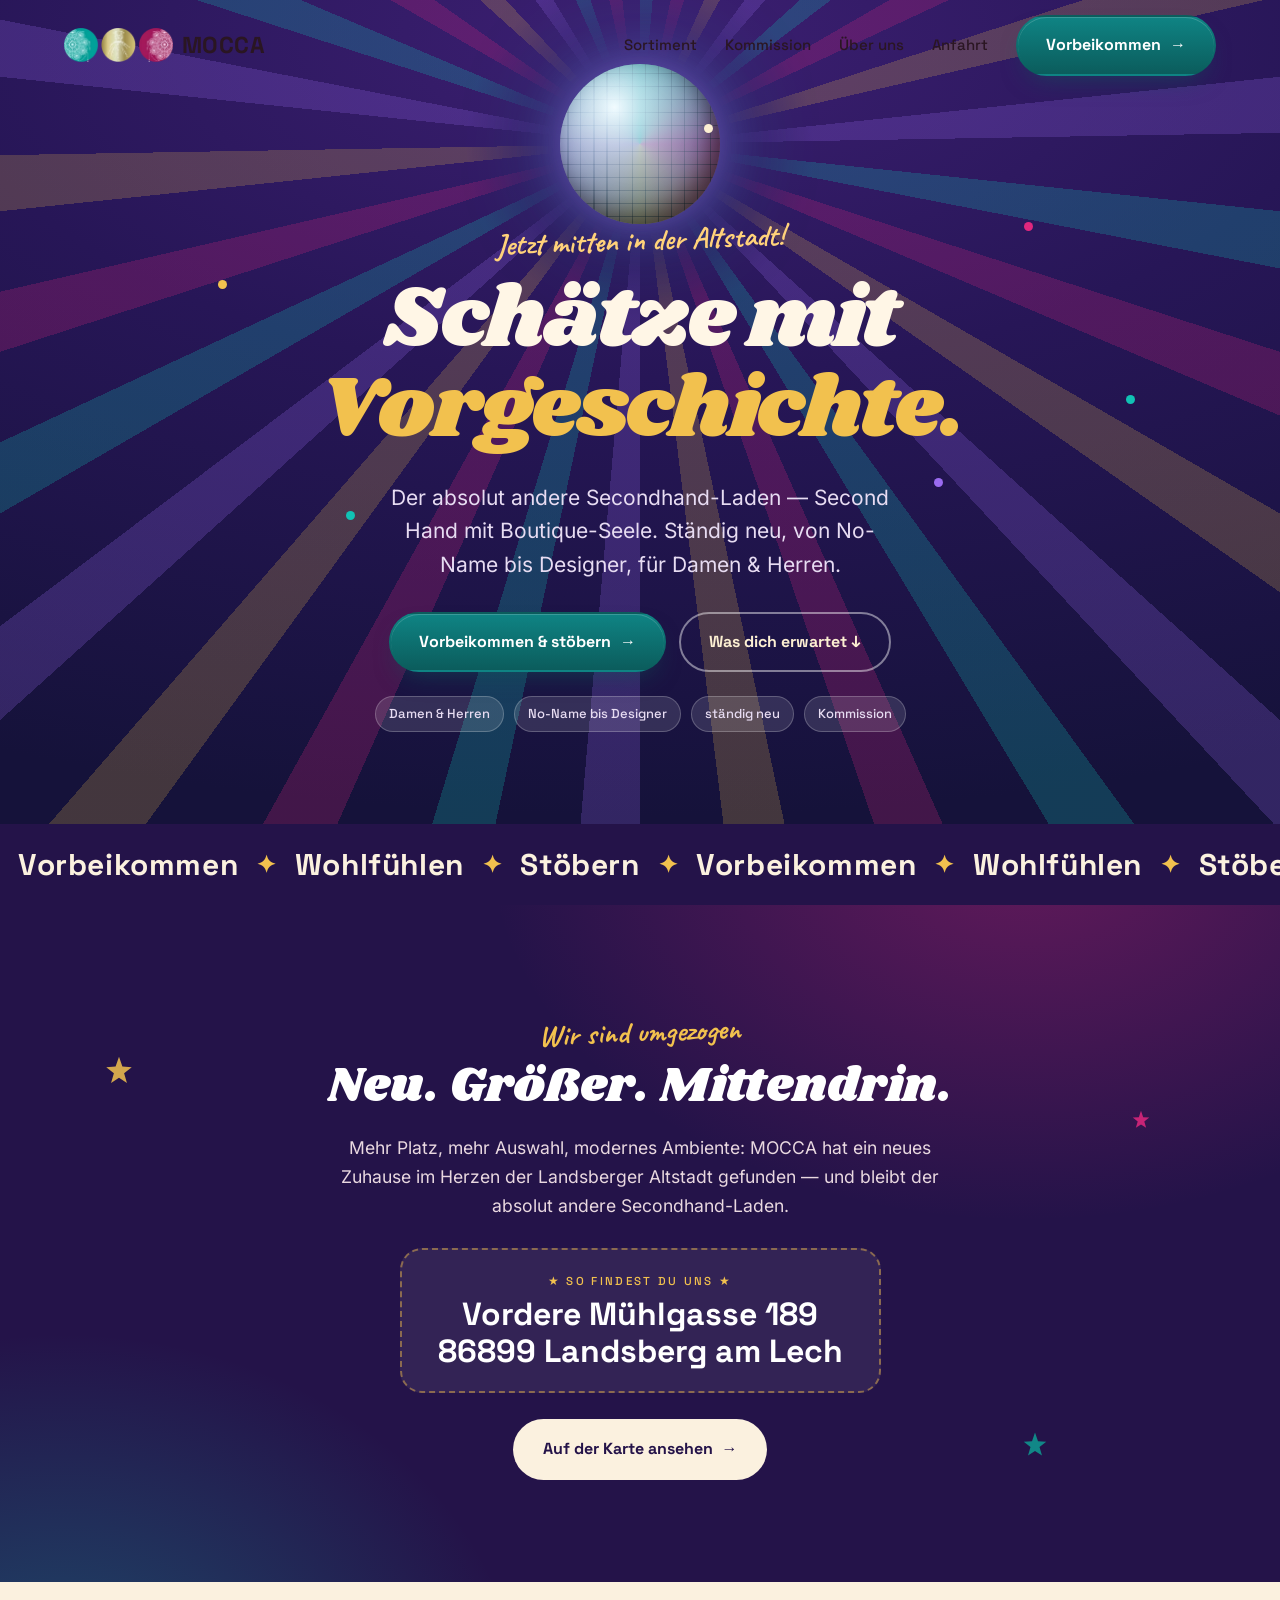
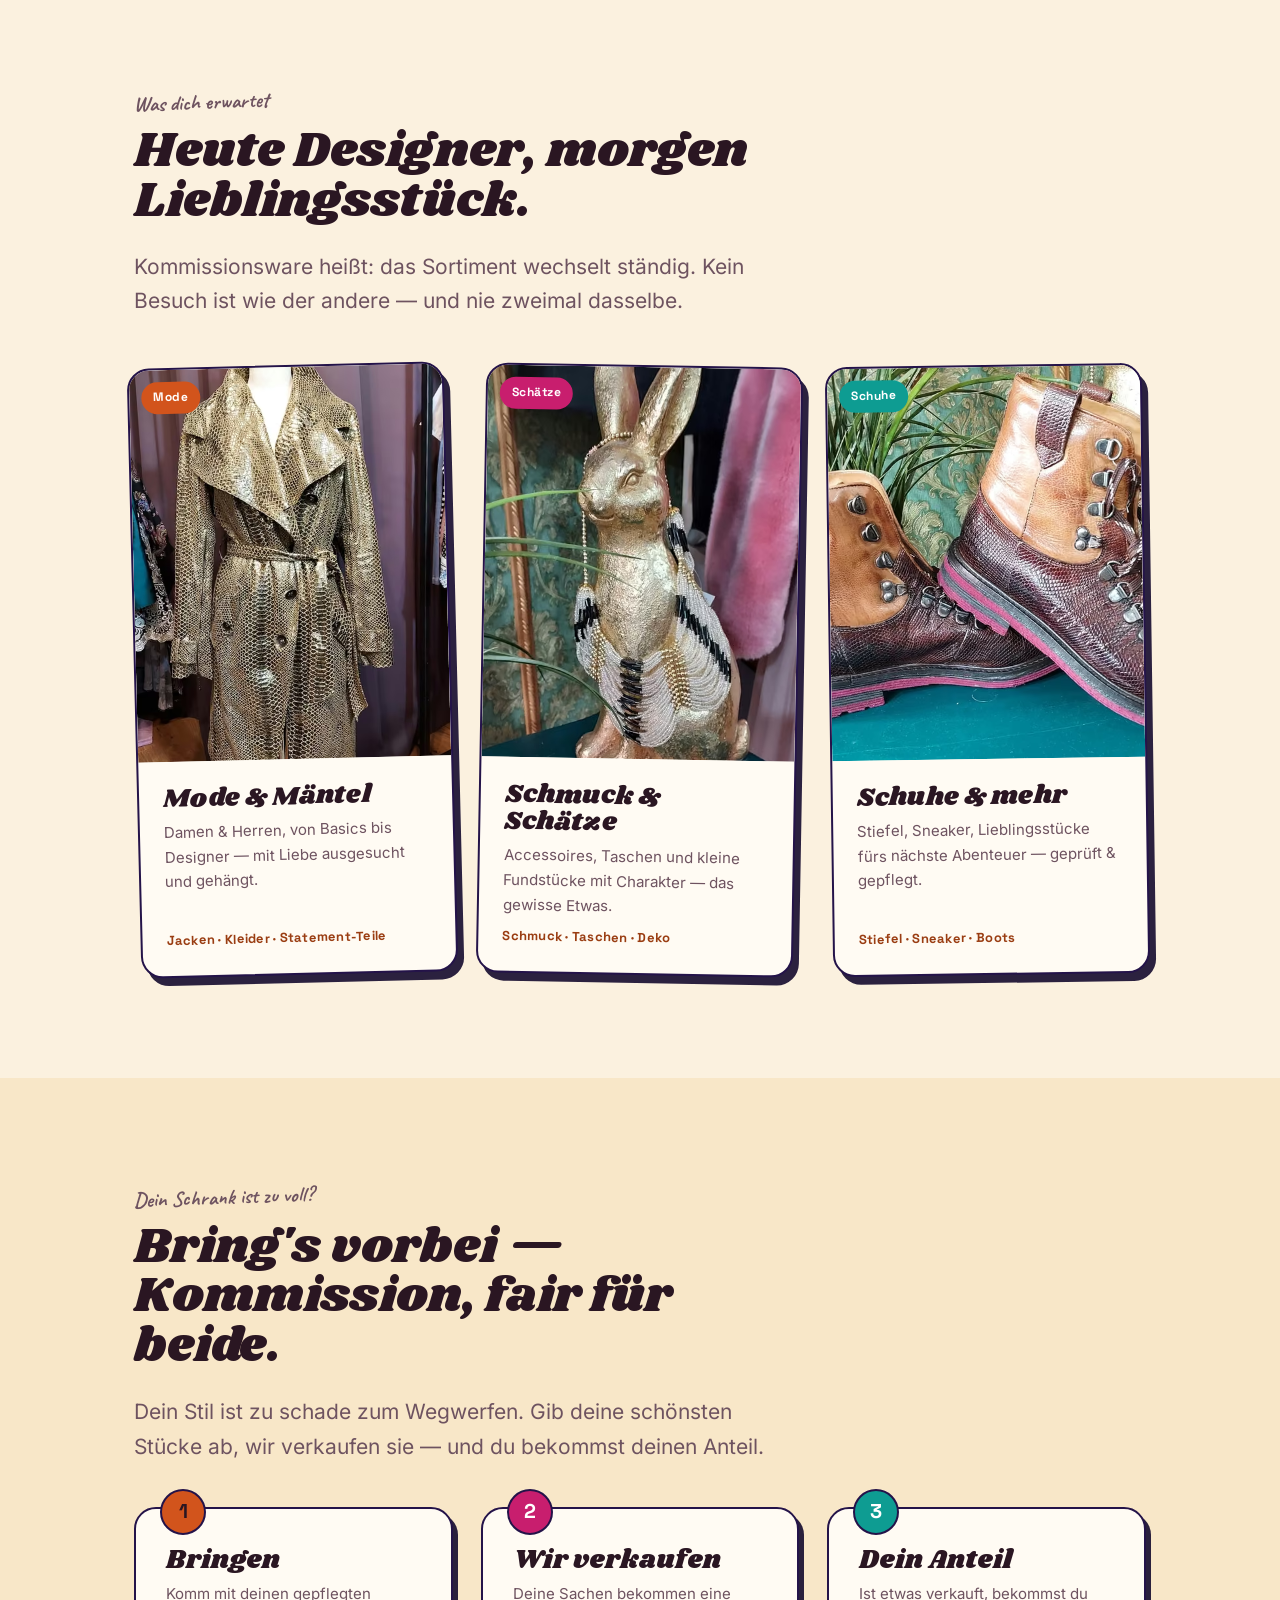
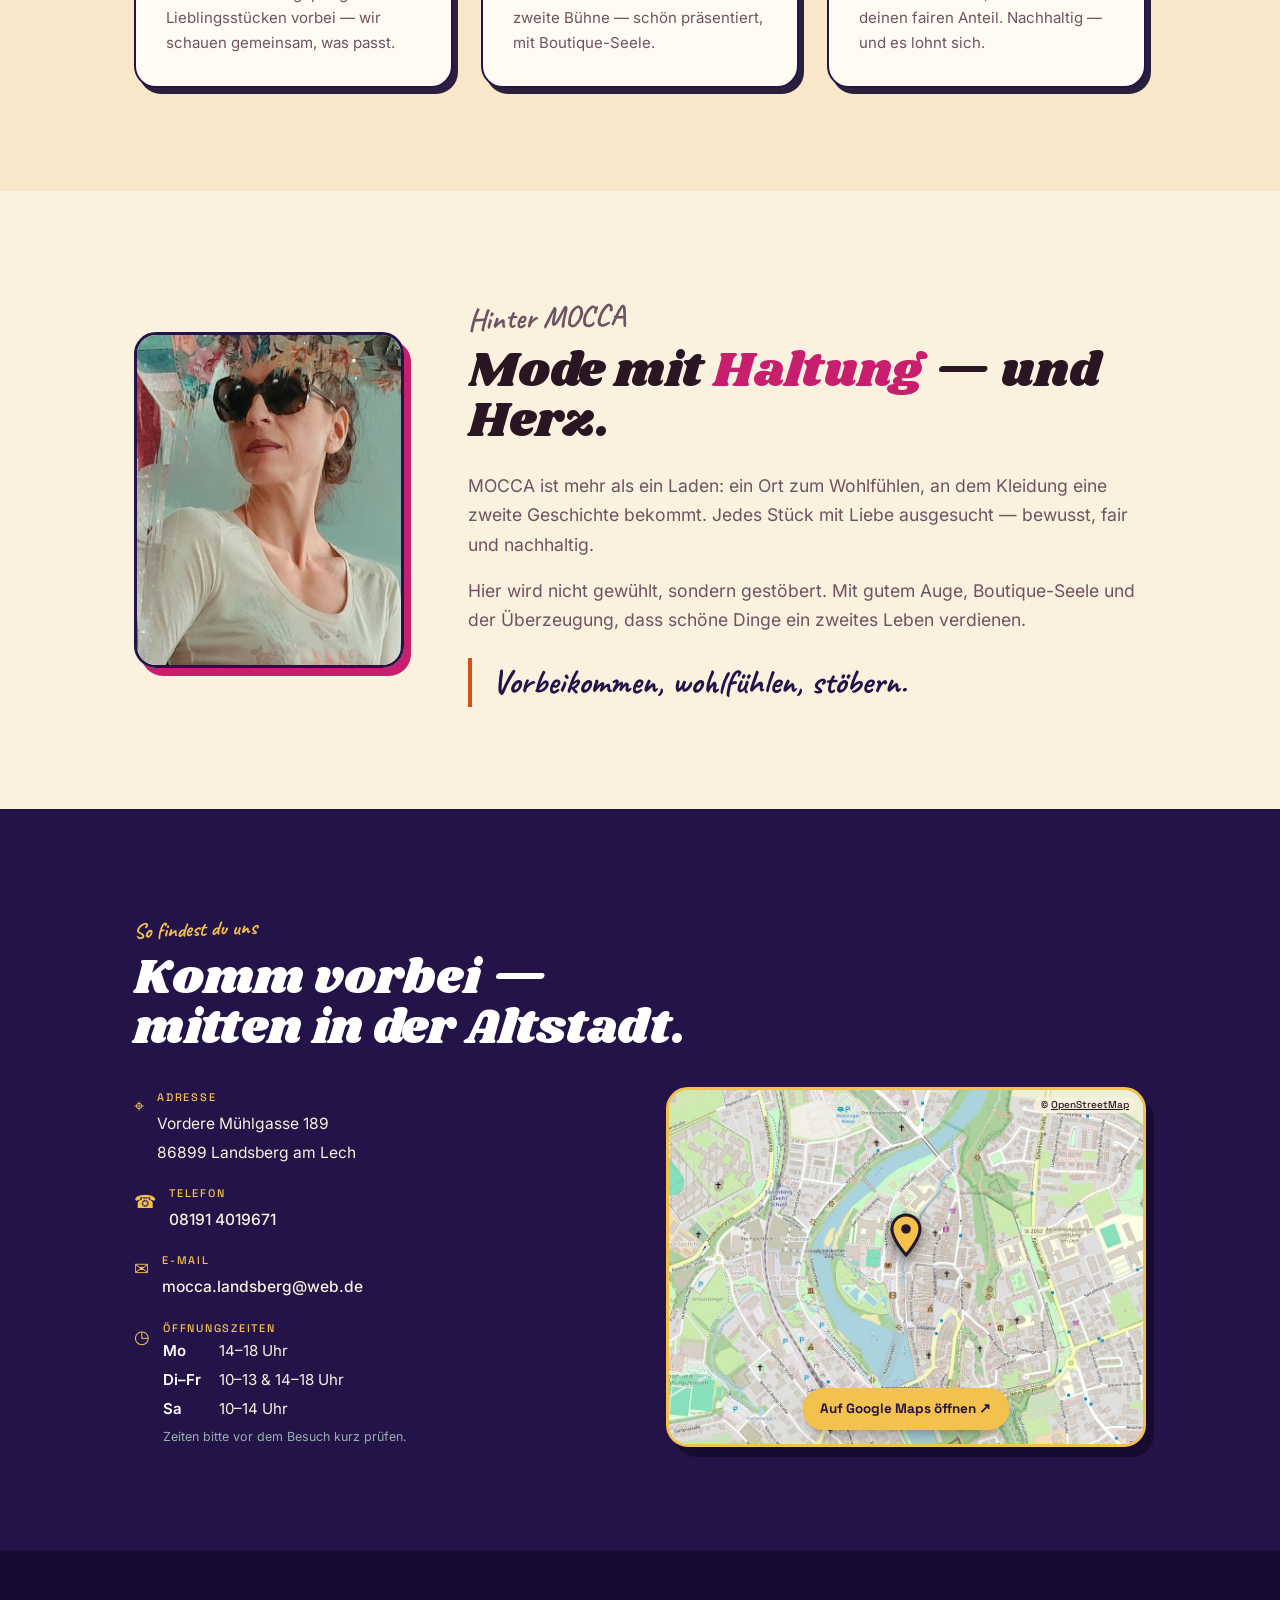
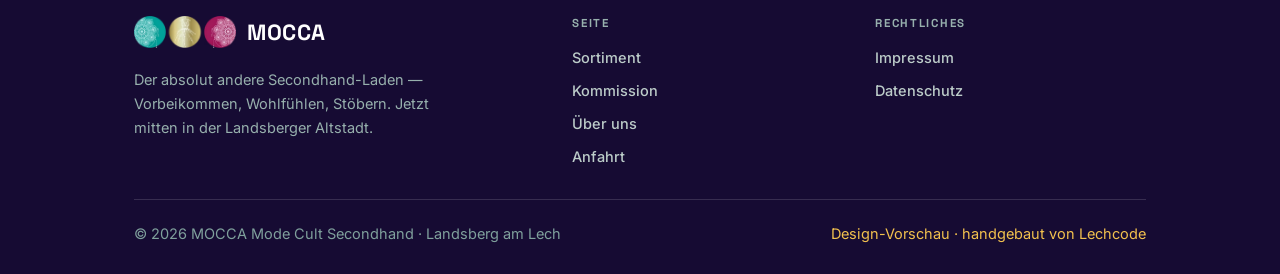
==== v4.html @ 9f6837c1 "v4: Discokugel-Header (rotierende Spiegelkugel + bunte Lichtstrahlen) + vivid Disco-Palette (Indigo/" ====
<!doctype html>
<!--
  MOCCA Mode Cult Secondhand · Landsberg am Lech
  DESIGN-VORSCHAU · Richtung B „Wild Heart" — V4 (Discokugel-Header · bunter) · Lechcode · Single-File, kein Build
  KALT-Demo: Texte neu aus Fakten der Altseite. Bilder: Marions eigene Fotos (Rechte vor Go-Live klären).
  [KLÄREN] = noch von Marion zu bestätigen. noindex bis Beauftragung + Rechtsseiten + Freigabe.
-->
<html lang="de">
<head>
<meta charset="utf-8">
<meta name="viewport" content="width=device-width, initial-scale=1">
<script>document.documentElement.classList.add('js');if(location.search.indexOf('foto')>-1)document.documentElement.classList.add('foto')</script>
<meta name="robots" content="noindex, nofollow">
<title>MOCCA · Mode Cult Secondhand — Landsberg am Lech</title>
<meta name="description" content="MOCCA Mode Cult Secondhand: der absolut andere Secondhand-Laden — Vorbeikommen, Wohlfühlen, Stöbern. Ständig neu, von No-Name bis Designer. Jetzt mitten in der Landsberger Altstadt.">
<meta name="theme-color" content="#241349">
<meta property="og:type" content="website">
<meta property="og:locale" content="de_DE">
<meta property="og:site_name" content="MOCCA Mode Cult Secondhand">
<meta property="og:url" content="https://lechcode.github.io/mocca-vorschau/">
<meta property="og:title" content="MOCCA — der absolut andere Secondhand-Laden">
<meta property="og:description" content="Vorbeikommen · Wohlfühlen · Stöbern — jetzt mitten in der Landsberger Altstadt. Ständig neu, von No-Name bis Designer.">
<meta property="og:image" content="https://lechcode.github.io/mocca-vorschau/assets/og.jpg">
<meta property="og:image:width" content="1200">
<meta property="og:image:height" content="630">
<meta name="twitter:card" content="summary_large_image">
<meta name="twitter:image" content="https://lechcode.github.io/mocca-vorschau/assets/og.jpg">
<link rel="icon" href="data:image/svg+xml,%3Csvg xmlns='http://www.w3.org/2000/svg' viewBox='0 0 32 32'%3E%3Crect width='32' height='32' rx='7' fill='%23FBF1DF'/%3E%3Ccircle cx='8' cy='16' r='4.6' fill='%230E8C8C'/%3E%3Ccircle cx='16' cy='16' r='4.6' fill='%23C9A24B'/%3E%3Ccircle cx='24' cy='16' r='4.6' fill='%23A12952'/%3E%3C/svg%3E">
<link rel="preload" as="font" type="font/woff2" href="assets/fonts/shrikhand-400.woff2" crossorigin>
<link rel="preload" as="font" type="font/woff2" href="assets/fonts/inter-400.woff2" crossorigin>
<link rel="stylesheet" href="assets/fonts.css">
<style>
*{margin:0;padding:0;box-sizing:border-box}
:root{
  --creme:#FBF1DF; --creme2:#F8E7C8; --paper:#FFFBF3;
  --aubergine:#241349; --aub2:#38206E;
  --ink:#2A1622; --ink-soft:#6E5360;
  --terracotta:#D2541C; --terra-deep:#9A3D12; --mandarine:#F08A3C;
  --magenta:#C81E6E; --magenta-deep:#9E1454; --petrol:#0E9C92; --gold:#F2C14E; --gold-deep:#8C610F;
  --line:rgba(42,22,34,.14); --line-strong:rgba(42,22,34,.24);
  --display:'Space Grotesk',Arial,sans-serif;
  --head:'Shrikhand',Georgia,serif;
  --head-weight:400; --head-spacing:0;
  --body:'Inter','Inter Fallback',Arial,sans-serif;
  --script:'Caveat','Segoe Script',cursive;
  --s0:clamp(16px, .35vw + 15px, 17.5px);
  --s1:clamp(18px, .7vw + 15.5px, 21px);
  --h3:clamp(21px, 1vw + 16px, 26px);
  --h2:clamp(30px, 2.6vw + 18px, 48px);
  --h1:clamp(40px, 6vw + 16px, 86px);
  --maxw:1140px; --gut:clamp(20px, 5vw, 72px);
  --ease:cubic-bezier(.22,.61,.36,1); --r:14px; --r-lg:22px; --r-pill:999px;
}
html{scroll-behavior:smooth;scroll-padding-top:80px}
@media (prefers-reduced-motion:reduce){html{scroll-behavior:auto}}
body{background:var(--creme);color:var(--ink);font-family:var(--body);font-size:var(--s0);line-height:1.66;-webkit-font-smoothing:antialiased;text-rendering:optimizeLegibility;overflow-x:hidden}
h1,h2,h3{font-family:var(--head);font-weight:var(--head-weight);line-height:1.04;letter-spacing:var(--head-spacing);color:var(--ink)}
p{max-width:62ch}
a{color:var(--terra-deep);text-decoration:none;font-weight:500}
a:hover{text-decoration:underline;text-underline-offset:3px}
img{display:block;max-width:100%}
picture{display:block}
::selection{background:var(--magenta);color:#fff}
.wrap{max-width:var(--maxw);margin-inline:auto;padding-inline:var(--gut)}
.sec{padding-block:clamp(58px, 8vw, 116px);position:relative}
.eyebrow{font-family:var(--script);font-weight:700;font-size:clamp(22px,2.4vw,30px);color:var(--terra-deep);display:inline-block;transform:rotate(-2deg)}
.kicker{font-family:var(--display);font-weight:700;font-size:12.5px;letter-spacing:.2em;text-transform:uppercase;color:var(--magenta-deep)}
.lede{font-size:var(--s1);color:var(--ink-soft);line-height:1.6}
.sec-head{max-width:60ch}
.sec-head h2{font-size:var(--h2);margin:.18em 0 .45em}
.sec-head p{font-size:var(--s1);color:var(--ink-soft)}
:focus-visible{outline:none;box-shadow:0 0 0 3px rgba(166,40,90,.55);border-radius:6px}

.btn{display:inline-flex;align-items:center;gap:.55em;font-family:var(--display);font-weight:700;font-size:16px;padding:15px 28px;border-radius:var(--r-pill);min-height:50px;border:2px solid transparent;cursor:pointer;transition:transform .22s var(--ease),background .22s,color .22s,border-color .22s,box-shadow .22s}
.btn .ar{transition:transform .22s var(--ease)}.btn:hover .ar{transform:translateX(3px)}
.btn-primary{background:linear-gradient(180deg,#0F8484,#0B5C5C);color:#fff;box-shadow:0 12px 26px -12px rgba(12,92,92,.6),inset 0 1px 0 rgba(255,255,255,.18)}
.btn-primary:hover{transform:translateY(-2px);text-decoration:none;color:#fff;box-shadow:0 18px 34px -14px rgba(12,92,92,.7),inset 0 1px 0 rgba(255,255,255,.18)}
.btn-ghost{border-color:var(--line-strong);color:var(--ink)}
.btn-ghost:hover{border-color:var(--aubergine);color:var(--aubergine);transform:translateY(-2px);text-decoration:none}
.btn-light{background:var(--creme);color:var(--aubergine)}
.btn-light:hover{background:#fff;transform:translateY(-2px);text-decoration:none;color:var(--aubergine)}

/* NAV */
.nav{position:fixed;inset:0 0 auto;z-index:50;display:flex;align-items:center;justify-content:space-between;gap:20px;padding:15px var(--gut);transition:background .3s,box-shadow .3s,padding .3s}
.nav.scrolled{background:rgba(36,19,73,.94);backdrop-filter:blur(12px);padding-block:10px}
.nav.scrolled .brand b,.nav.scrolled .navlinks a:not(.btn){color:var(--creme)}
.nav.scrolled .burger span{background:var(--creme)}
.brand{display:flex;align-items:center;gap:9px}
.brand .logo{height:34px;width:auto;display:block}
.brand b{font-family:var(--display);font-weight:700;font-size:23px;letter-spacing:.02em;color:var(--ink)}
.navlinks{display:flex;align-items:center;gap:28px}
.navlinks a:not(.btn){font-family:var(--display);font-size:15px;font-weight:500;color:var(--ink)}
.navlinks a:not(.btn):hover{text-decoration:none;color:var(--terra-deep)}
.nav.scrolled .navlinks a:not(.btn):hover{color:var(--gold)}
.burger{display:none;width:46px;height:46px;border:2px solid var(--line-strong);border-radius:12px;background:none;cursor:pointer;flex-direction:column;justify-content:center;gap:5px}
.burger span{height:2px;width:20px;background:var(--ink);margin-inline:auto;transition:.3s}
.menu-open .burger span:nth-child(1){transform:translateY(7px) rotate(45deg)}
.menu-open .burger span:nth-child(2){opacity:0}
.menu-open .burger span:nth-child(3){transform:translateY(-7px) rotate(-45deg)}

/* HERO */
.hero{position:relative;overflow:hidden;text-align:center;padding-top:clamp(150px,24vh,260px);padding-bottom:clamp(48px,8vw,92px);
  background:radial-gradient(125% 95% at 50% 4%, #3C1F72 0%, #271657 44%, #15123A 100%);color:#FCEFD2}
.disco-beams{position:absolute;left:50%;top:clamp(112px,16vh,196px);transform:translate(-50%,-50%);width:240vmax;height:240vmax;pointer-events:none;z-index:0;opacity:.7;
  background:repeating-conic-gradient(from 0deg, rgba(17,194,180,.34) 0deg 5deg, transparent 5deg 12deg, rgba(224,39,126,.32) 12deg 17deg, transparent 17deg 24deg, rgba(242,193,78,.30) 24deg 29deg, transparent 29deg 36deg, rgba(154,107,240,.32) 36deg 41deg, transparent 41deg 48deg);
  -webkit-mask:radial-gradient(circle, transparent 4%, #000 8%, #000 70%, transparent 86%);
  mask:radial-gradient(circle, transparent 4%, #000 8%, #000 70%, transparent 86%);
  animation:spin 120s linear infinite}
.disco{position:absolute;left:50%;top:clamp(112px,16vh,196px);transform:translate(-50%,-50%);z-index:1;pointer-events:none}
.disco .ball{position:relative;display:block;width:clamp(116px,15vw,160px);aspect-ratio:1;border-radius:50%;overflow:hidden;background:radial-gradient(circle at 34% 27%, #F4FBFF 0%, #C7D7E2 20%, #6E8AA0 58%, #2E4150 100%);box-shadow:inset -8px -10px 24px rgba(0,0,0,.5), 0 0 50px -6px rgba(170,110,255,.6), 0 0 110px -10px rgba(17,194,180,.45)}
.disco .ball::before{content:"";position:absolute;left:50%;bottom:100%;transform:translateX(-50%);width:2px;height:42vh;background:linear-gradient(to top, rgba(252,239,210,.5), transparent)}
.disco .ball::after{content:"";position:absolute;inset:-12%;border-radius:50%;background:repeating-linear-gradient(0deg, rgba(0,0,0,.32) 0 1.5px, transparent 1.5px 13px), repeating-linear-gradient(90deg, rgba(0,0,0,.32) 0 1.5px, transparent 1.5px 13px), conic-gradient(from 0deg, rgba(17,194,180,.6), rgba(224,39,126,.6), rgba(242,193,78,.55), rgba(154,107,240,.6), rgba(17,194,180,.6));mix-blend-mode:soft-light;animation:discospin 15s linear infinite}
.spark{position:absolute;width:9px;height:9px;border-radius:50%;z-index:1;pointer-events:none;animation:tw 3.2s ease-in-out infinite}
.spark.s1{left:17%;top:34%;background:#F2C14E;animation-delay:0s}
.spark.s2{left:80%;top:27%;background:#E0277E;animation-delay:.7s}
.spark.s3{left:27%;top:62%;background:#11C2B4;animation-delay:1.4s}
.spark.s4{left:73%;top:58%;background:#9A6BF0;animation-delay:.4s}
.spark.s5{left:55%;top:15%;background:#FCEFD2;animation-delay:2.1s}
.spark.s6{left:88%;top:48%;background:#11C2B4;animation-delay:1.1s}
@keyframes spin{to{transform:translate(-50%,-50%) rotate(360deg)}}
@keyframes discospin{to{transform:rotate(360deg)}}
@keyframes tw{0%,100%{opacity:.12;transform:scale(.6)}50%{opacity:1;transform:scale(1.35)}}
.hero-in{position:relative;z-index:2;max-width:900px;margin-inline:auto}
.hero h1{font-size:var(--h1);margin:.12em 0 .3em;letter-spacing:-.03em;color:#FFF6E6}
.hero h1 .pop{color:#F2C14E}
.hero .lede{max-width:40ch;margin-inline:auto;color:#E7DCF2}
.hero .eyebrow{color:#FFD27A}
.hero-cta{display:flex;flex-wrap:wrap;gap:13px;justify-content:center;margin-top:30px}
.hero .btn-ghost{border-color:rgba(255,255,255,.45);color:#FCEFD2}
.hero .btn-ghost:hover{border-color:#fff;color:#fff;background:rgba(255,255,255,.08)}
.hero-tags{margin-top:24px;display:flex;flex-wrap:wrap;gap:8px 10px;justify-content:center}
.hero-tags span{font-family:var(--display);font-size:13px;font-weight:500;color:#E7DCF2;background:rgba(255,255,255,.12);border:1px solid rgba(255,255,255,.22);border-radius:var(--r-pill);padding:6px 13px}

/* WAVE */
.wave{display:block;width:100%;height:auto}

/* MARQUEE */
.marquee{background:var(--aubergine);color:var(--creme);overflow:hidden;padding:16px 0;border-block:0}
.marquee .track{display:flex;width:max-content;animation:slide 26s linear infinite}
.marquee .grp{display:inline-flex;align-items:center;font-family:var(--display);font-weight:700;font-size:clamp(19px,2.6vw,30px);letter-spacing:.02em;white-space:nowrap}
.marquee .grp b{padding:0 18px;color:var(--creme);font-weight:700}
.marquee .grp .st{color:var(--gold);font-size:.8em}
@keyframes slide{to{transform:translateX(-50%)}}

/* UMZUG */
.umzug{background:radial-gradient(70vmax 50vmax at 80% -10%,rgba(224,39,126,.34),transparent 60%),radial-gradient(60vmax 50vmax at 5% 120%,rgba(17,194,180,.32),transparent 60%),var(--aubergine);color:var(--creme);text-align:center;overflow:hidden}
.umzug .wrap{position:relative;z-index:1;max-width:780px}
.umzug .eyebrow{color:var(--gold)}
.umzug h2{color:#fff;font-size:var(--h2);margin:.12em 0 .4em}
.umzug p{margin-inline:auto;color:#E9D8E0}
.umzug .star{position:absolute;pointer-events:none;opacity:.85;z-index:0}
.adresskarte{margin:28px auto 0;display:inline-flex;flex-direction:column;gap:5px;background:rgba(255,255,255,.07);border:2px dashed rgba(228,177,76,.5);border-radius:var(--r-lg);padding:22px 36px}
.adresskarte .k{font-family:var(--display);font-size:11.5px;letter-spacing:.2em;text-transform:uppercase;color:var(--gold)}
.adresskarte .a{font-family:var(--display);font-weight:700;font-size:clamp(22px,3vw,32px);color:#fff;line-height:1.15}
.umzug .btn-light{margin-top:26px}

/* SORTIMENT */
.karten{display:grid;grid-template-columns:repeat(3,1fr);gap:clamp(18px,2.4vw,30px);margin-top:46px}
.karte{background:var(--paper);border:2px solid var(--aubergine);border-radius:var(--r-lg);overflow:hidden;display:flex;flex-direction:column;box-shadow:6px 8px 0 rgba(20,11,46,.9);transition:transform .26s var(--ease),box-shadow .26s var(--ease)}
.karte:nth-child(1){transform:rotate(-1.4deg)}
.karte:nth-child(2){transform:rotate(1deg)}
.karte:nth-child(3){transform:rotate(-.8deg)}
.js .karte:hover{transform:rotate(0) translateY(-4px);box-shadow:10px 14px 0 rgba(20,11,46,.92)}
.karte figure{position:relative;aspect-ratio:4/5;overflow:hidden;background:var(--creme2)}
.karte figure picture{display:block;width:100%;height:100%}
.karte img{width:100%;height:100%;object-fit:cover}
.karte .tab{position:absolute;left:12px;top:12px;font-family:var(--display);font-weight:700;font-size:12px;letter-spacing:.04em;color:#fff;padding:6px 12px;border-radius:var(--r-pill)}
.karte:nth-child(1) .tab{background:var(--terracotta)}
.karte:nth-child(2) .tab{background:var(--magenta)}
.karte:nth-child(3) .tab{background:var(--petrol)}
.karte-body{padding:clamp(18px,2vw,24px);display:flex;flex-direction:column;gap:8px;flex:1}
.karte h3{font-size:var(--h3)}
.karte p{color:var(--ink-soft);font-size:15px;flex-grow:1}
.karte .mehr{font-family:var(--display);font-weight:700;font-size:13px;color:var(--terra-deep);letter-spacing:.02em}

/* KOMMISSION */
.komm{background:var(--creme2)}
.komm-grid{display:grid;grid-template-columns:repeat(3,1fr);gap:clamp(16px,3vw,28px);margin-top:42px;counter-reset:c}
.kstep{background:var(--paper);border:2px solid var(--aubergine);border-radius:var(--r-lg);padding:clamp(22px,2.4vw,30px);position:relative;box-shadow:5px 6px 0 rgba(20,11,46,.9)}
.kstep::before{counter-increment:c;content:counter(c);position:absolute;top:-20px;left:24px;width:42px;height:42px;border-radius:50%;background:var(--terracotta);color:#2A1622;font-family:var(--display);font-weight:700;font-size:20px;display:grid;place-items:center;border:2px solid var(--aubergine)}
.kstep:nth-child(2)::before{background:var(--magenta);color:#fff}
.kstep:nth-child(3)::before{background:var(--petrol);color:#fff}
.kstep h3{font-size:var(--h3);margin:8px 0 8px}
.kstep p{color:var(--ink-soft);font-size:15px}

/* ÜBER */
.ueber-grid{display:grid;grid-template-columns:auto 1fr;gap:clamp(30px,5vw,66px);align-items:center}
.ueber-fig{position:relative;width:270px;max-width:100%;justify-self:center}
.ueber-fig img{width:100%;height:auto;border-radius:var(--r-lg);border:3px solid var(--aubergine);box-shadow:7px 8px 0 var(--magenta)}
.ueber-text h2{font-size:var(--h2);margin:.1em 0 .5em}
.ueber-text h2 .pop{color:var(--magenta)}
.ueber-text p+p{margin-top:1em}.ueber-text p{color:var(--ink-soft)}
.leitzitat{margin-top:24px;border-left:4px solid var(--terracotta);padding:4px 0 4px 20px}
.leitzitat blockquote{font-family:var(--script);font-size:clamp(24px,3vw,34px);color:var(--aubergine);max-width:30ch;line-height:1.2}

/* ANFAHRT */
.anfahrt{background:var(--aubergine);color:var(--creme)}
.anfahrt .eyebrow{color:var(--gold)}
.anfahrt h2{color:#fff;font-size:var(--h2)}
.af-grid{display:grid;grid-template-columns:1fr 1fr;gap:clamp(24px,4vw,52px);margin-top:32px;align-items:center}
.af-info{display:grid;gap:18px}
.af-line{display:grid;grid-template-columns:auto 1fr;gap:13px;align-items:start}
.af-line .ic{color:var(--gold);margin-top:3px;font-size:18px}
.af-line .lab{font-family:var(--display);font-size:11px;letter-spacing:.16em;text-transform:uppercase;color:var(--gold);display:block;margin-bottom:2px}
.af-line .v{font-size:15.5px;color:var(--creme);line-height:1.55}.af-line a{color:#fff}
.zeiten{display:grid;grid-template-columns:auto 1fr;gap:4px 18px;font-size:15px;color:var(--creme)}
.zeiten b{color:#fff;font-weight:700}
.mapcard{position:relative;aspect-ratio:4/3;border-radius:var(--r-lg);overflow:hidden;border:3px solid var(--gold);box-shadow:8px 10px 0 rgba(0,0,0,.35);background:#e9e3d6}
.mapcard .mapimg{position:absolute;inset:0;width:100%;height:100%;object-fit:cover;display:block}
.mapcard .map-link{position:absolute;inset:0;z-index:1}
.mapcard .pin{position:absolute;left:50%;top:50%;transform:translate(-50%,-100%);z-index:3;pointer-events:none}
.mapcard .pin svg{width:48px;height:48px;filter:drop-shadow(0 5px 7px rgba(0,0,0,.5))}
.mapcard .maps-btn{position:absolute;left:50%;bottom:14px;transform:translateX(-50%);display:inline-flex;align-items:center;gap:.45em;background:var(--gold);color:var(--aubergine);font-family:var(--display);font-weight:700;font-size:13.5px;padding:10px 18px;border-radius:var(--r-pill);box-shadow:0 8px 20px -8px rgba(0,0,0,.5);white-space:nowrap;z-index:3;pointer-events:none;transition:transform .25s,background .25s}
.mapcard:hover .maps-btn{transform:translateX(-50%) translateY(-2px);background:#eec265}
.mapcard .map-attrib{position:absolute;right:7px;top:7px;z-index:4;font-family:var(--display);font-size:10px;line-height:1;color:#2a1622;background:rgba(251,241,223,.85);padding:3px 7px;border-radius:7px}
.mapcard .map-attrib a{color:#2a1622;text-decoration:underline;font-weight:500}

/* FOOTER */
.mfoot{background:#160B33;color:#bcccc9;padding-block:clamp(44px,6vw,64px) 28px;font-size:14.5px}
.mfoot .foot-top{display:grid;grid-template-columns:1.5fr 1fr 1fr;gap:32px;padding-bottom:30px;border-bottom:1px solid rgba(255,255,255,.14)}
.mfoot .brand b{color:#fff;font-family:var(--display);font-size:22px}
.mfoot p{color:#97b0ad}
.mfoot h4{font-family:var(--display);font-size:11.5px;letter-spacing:.15em;text-transform:uppercase;color:#97b0ad;margin-bottom:13px;font-weight:700}
.mfoot ul{list-style:none;display:grid;gap:9px}.mfoot a{color:#bcccc9}.mfoot a:hover{color:#fff}
.mfoot .foot-bot{display:flex;flex-wrap:wrap;justify-content:space-between;gap:12px;padding-top:22px;color:#7fa09c}
.mfoot .made{color:var(--gold)}

/* STICKY */
.sticky{display:none}

/* REVEAL */
.js .reveal{opacity:0;transform:translateY(20px);transition:opacity .7s var(--ease),transform .7s var(--ease)}
.js .reveal.in{opacity:1;transform:none}
@media (prefers-reduced-motion:reduce){.js .reveal{opacity:1!important;transform:none!important;transition:none}.disco-beams,.ball::after,.spark{animation:none!important}.marquee .track{animation:none!important}}
.foto .reveal{opacity:1!important;transform:none!important}.foto .disco-beams,.foto .ball::after,.foto .spark{animation:none!important}.foto .marquee .track{animation:none!important}

@media (max-width:900px){
  .navlinks{position:fixed;inset:0;background:var(--aubergine);flex-direction:column;justify-content:center;gap:26px;transform:translateX(100%);transition:transform .4s var(--ease);z-index:40}
  .navlinks a:not(.btn){font-size:24px;color:var(--creme)}
  .menu-open .navlinks{transform:none}.burger{display:flex;z-index:45}
  .ueber-grid,.af-grid{grid-template-columns:1fr}
  .karten,.komm-grid{grid-template-columns:1fr}
  .karte,.karte:nth-child(n){transform:none}
  .ueber-fig{width:210px;max-width:78%;margin-inline:auto}
  .mfoot .foot-top{grid-template-columns:1fr 1fr;gap:26px 22px}
  .mfoot .foot-top>div:first-child{grid-column:1/-1}
  .mfoot{padding-bottom:90px}
  .sticky{display:grid;grid-template-columns:repeat(3,1fr);position:fixed;inset:auto 0 0;z-index:60;background:var(--aubergine);box-shadow:0 -8px 24px -12px rgba(0,0,0,.5);padding-bottom:env(safe-area-inset-bottom)}
  .sticky a{display:flex;flex-direction:column;align-items:center;gap:3px;padding:9px 4px;color:var(--creme);font-family:var(--display);font-size:11.5px;font-weight:700;text-decoration:none}
  .sticky svg{width:20px;height:20px;color:var(--gold)}
}
</style>
</head>
<body>
<a href="#inhalt" class="btn" style="position:absolute;left:-9999px;top:8px;z-index:99" onfocus="this.style.left='8px'" onblur="this.style.left='-9999px'">Zum Inhalt springen</a>

<nav class="nav" id="nav" aria-label="Hauptnavigation">
  <a class="brand" href="#top" aria-label="MOCCA — Startseite"><picture><source type="image/avif" srcset="assets/logo.avif"><source type="image/webp" srcset="assets/logo.webp"><img class="logo" src="assets/logo.png" width="448" height="140" alt="MOCCA Logo: drei Kreise"></picture><b>MOCCA</b></a>
  <div class="navlinks" id="menu">
    <a href="#sortiment">Sortiment</a>
    <a href="#kommission">Kommission</a>
    <a href="#ueber">Über uns</a>
    <a href="#anfahrt">Anfahrt</a>
    <a href="#anfahrt" class="btn btn-primary">Vorbeikommen <span class="ar">→</span></a>
  </div>
  <button class="burger" id="burger" aria-label="Menü öffnen" aria-expanded="false" aria-controls="menu"><span></span><span></span><span></span></button>
</nav>

<main id="inhalt"><span id="top"></span>

<!-- HERO -->
<header class="hero">
  <div class="disco-beams" aria-hidden="true"></div>
  <div class="disco" aria-hidden="true"><span class="ball"></span></div>
  <span class="spark s1" aria-hidden="true"></span><span class="spark s2" aria-hidden="true"></span><span class="spark s3" aria-hidden="true"></span><span class="spark s4" aria-hidden="true"></span><span class="spark s5" aria-hidden="true"></span><span class="spark s6" aria-hidden="true"></span>
  <div class="wrap hero-in">
    <p class="eyebrow">Jetzt mitten in der Altstadt!</p>
    <h1>Schätze mit <span class="pop">Vorgeschichte.</span></h1>
    <p class="lede">Der absolut andere Secondhand-Laden — Second Hand mit Boutique-Seele. Ständig neu, von No-Name bis Designer, für Damen &amp; Herren.</p>
    <div class="hero-cta">
      <a href="#anfahrt" class="btn btn-primary">Vorbeikommen &amp; stöbern <span class="ar">→</span></a>
      <a href="#sortiment" class="btn btn-ghost">Was dich erwartet ↓</a>
    </div>
    <div class="hero-tags">
      <span>Damen &amp; Herren</span><span>No-Name bis Designer</span><span>ständig neu</span><span>Kommission</span>
    </div>
  </div>
</header>

<div class="marquee" aria-hidden="true">
  <div class="track">
    <div class="grp"><b>Vorbeikommen</b><span class="st">✦</span><b>Wohlfühlen</b><span class="st">✦</span><b>Stöbern</b><span class="st">✦</span><b>Vorbeikommen</b><span class="st">✦</span><b>Wohlfühlen</b><span class="st">✦</span><b>Stöbern</b><span class="st">✦</span></div>
    <div class="grp"><b>Vorbeikommen</b><span class="st">✦</span><b>Wohlfühlen</b><span class="st">✦</span><b>Stöbern</b><span class="st">✦</span><b>Vorbeikommen</b><span class="st">✦</span><b>Wohlfühlen</b><span class="st">✦</span><b>Stöbern</b><span class="st">✦</span></div>
  </div>
</div>

<!-- UMZUG -->
<section class="sec umzug" id="umzug">
  <svg class="star" style="left:8%;top:22%;width:34px" viewBox="0 0 24 24" fill="#F2C14E" aria-hidden="true"><path d="M12 2l2.4 6.9L21 9.3l-5.4 4.2 2 6.9L12 16.8 6.4 20.4l2-6.9L3 9.3l6.6-.4z"/></svg>
  <svg class="star" style="right:10%;top:30%;width:22px" viewBox="0 0 24 24" fill="#E0277E" aria-hidden="true"><path d="M12 2l2.4 6.9L21 9.3l-5.4 4.2 2 6.9L12 16.8 6.4 20.4l2-6.9L3 9.3l6.6-.4z"/></svg>
  <svg class="star" style="right:18%;bottom:18%;width:30px" viewBox="0 0 24 24" fill="#0E9C92" aria-hidden="true"><path d="M12 2l2.4 6.9L21 9.3l-5.4 4.2 2 6.9L12 16.8 6.4 20.4l2-6.9L3 9.3l6.6-.4z"/></svg>
  <div class="wrap reveal">
    <p class="eyebrow">Wir sind umgezogen</p>
    <h2>Neu. Größer. Mittendrin.</h2>
    <p>Mehr Platz, mehr Auswahl, modernes Ambiente: MOCCA hat ein neues Zuhause im Herzen der Landsberger Altstadt gefunden — und bleibt der absolut andere Secondhand-Laden.</p>
    <div class="adresskarte">
      <span class="k">★ So findest du uns ★</span>
      <span class="a">Vordere Mühlgasse 189<br>86899 Landsberg am Lech</span>
    </div>
    <div><a class="btn btn-light" href="#anfahrt">Auf der Karte ansehen <span class="ar">→</span></a></div>
  </div>
</section>

<!-- SORTIMENT -->
<section class="sec" id="sortiment">
  <div class="wrap">
    <div class="sec-head reveal">
      <p class="eyebrow">Was dich erwartet</p>
      <h2>Heute Designer, morgen Lieblingsstück.</h2>
      <p>Kommissionsware heißt: das Sortiment wechselt ständig. Kein Besuch ist wie der andere — und nie zweimal dasselbe.</p>
    </div>
    <div class="karten reveal">
      <article class="karte">
        <figure>
          <span class="tab">Mode</span>
          <picture>
            <source type="image/avif" srcset="assets/img/mantel-480.avif 480w, assets/img/mantel-720.avif 720w" sizes="(max-width:900px) 92vw, 340px">
            <source type="image/webp" srcset="assets/img/mantel-480.webp 480w, assets/img/mantel-720.webp 720w" sizes="(max-width:900px) 92vw, 340px">
            <img src="assets/img/mantel-720.jpg" width="1161" height="1451" loading="lazy" decoding="async" alt="Glänzender Designer-Mantel auf einer Büste">
          </picture>
        </figure>
        <div class="karte-body">
          <h3>Mode &amp; Mäntel</h3>
          <p>Damen &amp; Herren, von Basics bis Designer — mit Liebe ausgesucht und gehängt.</p>
          <span class="mehr">Jacken · Kleider · Statement-Teile</span>
        </div>
      </article>
      <article class="karte">
        <figure>
          <span class="tab">Schätze</span>
          <picture>
            <source type="image/avif" srcset="assets/img/schmuck-480.avif 480w, assets/img/schmuck-720.avif 720w" sizes="(max-width:900px) 92vw, 340px">
            <source type="image/webp" srcset="assets/img/schmuck-480.webp 480w, assets/img/schmuck-720.webp 720w" sizes="(max-width:900px) 92vw, 340px">
            <img src="assets/img/schmuck-720.jpg" width="1252" height="2048" loading="lazy" decoding="async" alt="Goldener Hase mit Perlenschmuck — dekorative Fundstücke">
          </picture>
        </figure>
        <div class="karte-body">
          <h3>Schmuck &amp; Schätze</h3>
          <p>Accessoires, Taschen und kleine Fundstücke mit Charakter — das gewisse Etwas.</p>
          <span class="mehr">Schmuck · Taschen · Deko</span>
        </div>
      </article>
      <article class="karte">
        <figure>
          <span class="tab">Schuhe</span>
          <picture>
            <source type="image/avif" srcset="assets/img/schuhe-480.avif 480w, assets/img/schuhe-720.avif 720w" sizes="(max-width:900px) 92vw, 340px">
            <source type="image/webp" srcset="assets/img/schuhe-480.webp 480w, assets/img/schuhe-720.webp 720w" sizes="(max-width:900px) 92vw, 340px">
            <img src="assets/img/schuhe-720.jpg" width="1046" height="1308" loading="lazy" decoding="async" alt="Hochwertige Lederstiefel im MOCCA Secondhand-Laden">
          </picture>
        </figure>
        <div class="karte-body">
          <h3>Schuhe &amp; mehr</h3>
          <p>Stiefel, Sneaker, Lieblingsstücke fürs nächste Abenteuer — geprüft &amp; gepflegt.</p>
          <span class="mehr">Stiefel · Sneaker · Boots</span>
        </div>
      </article>
    </div>
  </div>
</section>

<!-- KOMMISSION -->
<section class="sec komm" id="kommission">
  <div class="wrap">
    <div class="sec-head reveal" style="max-width:58ch">
      <p class="eyebrow">Dein Schrank ist zu voll?</p>
      <h2>Bring's vorbei — Kommission, fair für beide.</h2>
      <p>Dein Stil ist zu schade zum Wegwerfen. Gib deine schönsten Stücke ab, wir verkaufen sie — und du bekommst deinen Anteil.</p>
    </div>
    <div class="komm-grid reveal">
      <div class="kstep"><h3>Bringen</h3><p>Komm mit deinen gepflegten Lieblingsstücken vorbei — wir schauen gemeinsam, was passt.</p></div>
      <div class="kstep"><h3>Wir verkaufen</h3><p>Deine Sachen bekommen eine zweite Bühne — schön präsentiert, mit Boutique-Seele.</p></div>
      <div class="kstep"><h3>Dein Anteil</h3><p>Ist etwas verkauft, bekommst du deinen fairen Anteil. Nachhaltig — und es lohnt sich.</p></div>
    </div>
  </div>
</section>

<!-- ÜBER -->
<section class="sec" id="ueber">
  <div class="wrap ueber-grid">
    <figure class="ueber-fig reveal">
      <picture>
        <source type="image/avif" srcset="assets/img/marion-480.avif 480w, assets/img/marion-720.avif 720w" sizes="(max-width:900px) 260px, 380px">
        <source type="image/webp" srcset="assets/img/marion-480.webp 480w, assets/img/marion-720.webp 720w" sizes="(max-width:900px) 260px, 380px">
        <img src="assets/img/marion-720.jpg" width="720" height="900" loading="lazy" decoding="async" alt="Marion, Inhaberin von MOCCA, in ihrem Laden">
      </picture>
    </figure>
    <div class="ueber-text reveal">
      <p class="eyebrow">Hinter MOCCA</p>
      <h2>Mode mit <span class="pop">Haltung</span> — und Herz.</h2>
      <p>MOCCA ist mehr als ein Laden: ein Ort zum Wohlfühlen, an dem Kleidung eine zweite Geschichte bekommt. Jedes Stück mit Liebe ausgesucht — bewusst, fair und nachhaltig.</p>
      <p>Hier wird nicht gewühlt, sondern gestöbert. Mit gutem Auge, Boutique-Seele und der Überzeugung, dass schöne Dinge ein zweites Leben verdienen.</p>
      <div class="leitzitat"><blockquote>Vorbeikommen, wohlfühlen, stöbern.</blockquote></div>
    </div>
  </div>
</section>

<!-- ANFAHRT -->
<section class="sec anfahrt" id="anfahrt">
  <div class="wrap">
    <div class="sec-head reveal" style="max-width:52ch"><p class="eyebrow">So findest du uns</p><h2>Komm vorbei — mitten in der Altstadt.</h2></div>
    <div class="af-grid">
      <div class="af-info reveal">
        <div class="af-line"><span class="ic" aria-hidden="true">⌖</span><div><span class="lab">Adresse</span><span class="v">Vordere Mühlgasse 189<br>86899 Landsberg am Lech</span></div></div>
        <div class="af-line"><span class="ic" aria-hidden="true">☎</span><div><span class="lab">Telefon</span><a class="v" href="tel:+4981914019671">08191 4019671</a></div></div>
        <div class="af-line"><span class="ic" aria-hidden="true">✉</span><div><span class="lab">E-Mail</span><a class="v" href="mailto:mocca.landsberg@web.de">mocca.landsberg@web.de</a></div></div>
        <div class="af-line"><span class="ic" aria-hidden="true">◷</span><div><span class="lab">Öffnungszeiten</span>
          <div class="zeiten"><b>Mo</b><span>14–18 Uhr</span><b>Di–Fr</b><span>10–13 &amp; 14–18 Uhr</span><b>Sa</b><span>10–14 Uhr</span></div>
          <span class="v" style="display:block;margin-top:6px;font-size:12.5px;color:#97b0ad">Zeiten bitte vor dem Besuch kurz prüfen.</span>
        </div></div>
      </div>
      <figure class="mapcard reveal" aria-label="Lage von MOCCA in der Landsberger Altstadt">
        <picture>
          <source type="image/avif" srcset="assets/img/karte.avif">
          <source type="image/webp" srcset="assets/img/karte.webp">
          <img class="mapimg" src="assets/img/karte.jpg" width="1000" height="750" loading="lazy" decoding="async" alt="Karte: Standort von MOCCA in der Vorderen Mühlgasse in der Landsberger Altstadt">
        </picture>
        <a class="map-link" href="https://www.google.com/maps/search/?api=1&amp;query=Vordere+M%C3%BChlgasse+189+86899+Landsberg+am+Lech" target="_blank" rel="noopener" aria-label="Standort von MOCCA auf Google Maps öffnen"></a>
        <span class="pin" aria-hidden="true"><svg viewBox="0 0 24 24" fill="none"><path d="M12 2a7 7 0 0 0-7 7c0 5.2 7 13 7 13s7-7.8 7-13a7 7 0 0 0-7-7Z" fill="#F2C14E" stroke="#271528" stroke-width="1.5"/><circle cx="12" cy="9" r="2.4" fill="#271528"/></svg></span>
        <span class="maps-btn">Auf Google&nbsp;Maps öffnen ↗</span>
        <small class="map-attrib">© <a href="https://www.openstreetmap.org/copyright" target="_blank" rel="noopener">OpenStreetMap</a></small>
      </figure>
    </div>
  </div>
</section>

</main>

<footer class="mfoot">
  <div class="wrap">
    <div class="foot-top">
      <div>
        <a class="brand" href="#top" style="display:inline-flex;align-items:center;gap:11px"><img src="assets/logo.png" width="448" height="140" alt="MOCCA Logo" style="height:32px;width:auto"><b>MOCCA</b></a>
        <p style="margin-top:13px;max-width:38ch">Der absolut andere Secondhand-Laden — Vorbeikommen, Wohlfühlen, Stöbern. Jetzt mitten in der Landsberger Altstadt.</p>
      </div>
      <div><h4>Seite</h4><ul><li><a href="#sortiment">Sortiment</a></li><li><a href="#kommission">Kommission</a></li><li><a href="#ueber">Über uns</a></li><li><a href="#anfahrt">Anfahrt</a></li></ul></div>
      <div><h4>Rechtliches</h4><ul><li><a href="impressum.html">Impressum</a></li><li><a href="datenschutz.html">Datenschutz</a></li></ul></div>
    </div>
    <div class="foot-bot"><span>© 2026 MOCCA Mode Cult Secondhand · Landsberg am Lech</span><span class="made">Design-Vorschau · handgebaut von Lechcode</span></div>
  </div>
</footer>

<nav class="sticky" aria-label="Schnellkontakt">
  <a href="tel:+4981914019671"><svg viewBox="0 0 24 24" fill="none"><path d="M6 3h3l2 5-2 1a12 12 0 0 0 6 6l1-2 5 2v3a2 2 0 0 1-2 2A17 17 0 0 1 4 5a2 2 0 0 1 2-2Z" stroke="currentColor" stroke-width="2" stroke-linejoin="round"/></svg>Anrufen</a>
  <a href="#sortiment"><svg viewBox="0 0 24 24" fill="none"><path d="M4 7h16M4 12h16M4 17h10" stroke="currentColor" stroke-width="2" stroke-linecap="round"/></svg>Sortiment</a>
  <a href="#anfahrt"><svg viewBox="0 0 24 24" fill="none"><path d="M12 22s8-7 8-13a8 8 0 1 0-16 0c0 6 8 13 8 13Z" stroke="currentColor" stroke-width="2"/><circle cx="12" cy="9" r="3" stroke="currentColor" stroke-width="2"/></svg>Anfahrt</a>
</nav>

<script>
const nav=document.getElementById('nav');
addEventListener('scroll',()=>nav.classList.toggle('scrolled',scrollY>20),{passive:true});
const burger=document.getElementById('burger');
burger.addEventListener('click',()=>{const o=document.documentElement.classList.toggle('menu-open');burger.setAttribute('aria-expanded',o);burger.setAttribute('aria-label',o?'Menü schließen':'Menü öffnen')});
document.getElementById('menu').addEventListener('click',e=>{if(e.target.tagName==='A'){document.documentElement.classList.remove('menu-open');burger.setAttribute('aria-expanded',false)}});
const io=new IntersectionObserver(es=>{es.forEach(e=>{if(e.isIntersecting){e.target.classList.add('in');io.unobserve(e.target)}})},{rootMargin:'0px 0px -8% 0px',threshold:.08});
if(matchMedia('(prefers-reduced-motion: reduce)').matches){document.querySelectorAll('.reveal').forEach(r=>r.classList.add('in'))}
else{document.querySelectorAll('.reveal').forEach(r=>io.observe(r))}
</script>
</body>
</html>
---- assets/fonts.css ----
/* MOCCA · lokale Schriften (latin-Subset). Keine externen Requests (DSGVO/cookiefrei). */

/* — Richtung A: Fraunces (Display) + Karla (Text) — */
@font-face{font-family:'Fraunces';font-style:normal;font-weight:600;font-display:swap;src:url(fonts/fraunces-600.woff2) format('woff2')}
@font-face{font-family:'Fraunces';font-style:normal;font-weight:700;font-display:swap;src:url(fonts/fraunces-700.woff2) format('woff2')}
@font-face{font-family:'Fraunces';font-style:italic;font-weight:400;font-display:swap;src:url(fonts/fraunces-italic.woff2) format('woff2')}
@font-face{font-family:'Karla';font-style:normal;font-weight:400;font-display:swap;src:url(fonts/karla-regular.woff2) format('woff2')}
@font-face{font-family:'Karla';font-style:normal;font-weight:700;font-display:swap;src:url(fonts/karla-700.woff2) format('woff2')}

/* — Richtung B: Space Grotesk (Display) + Inter (Text) + Caveat (Handschrift-Akzent) — */
@font-face{font-family:'Space Grotesk';font-style:normal;font-weight:500;font-display:swap;src:url(fonts/space-grotesk-500.woff2) format('woff2')}
@font-face{font-family:'Space Grotesk';font-style:normal;font-weight:700;font-display:swap;src:url(fonts/space-grotesk-700.woff2) format('woff2')}
@font-face{font-family:'Inter';font-style:normal;font-weight:400;font-display:swap;src:url(fonts/inter-400.woff2) format('woff2')}
@font-face{font-family:'Inter';font-style:normal;font-weight:500;font-display:swap;src:url(fonts/inter-500.woff2) format('woff2')}
@font-face{font-family:'Inter';font-style:normal;font-weight:600;font-display:swap;src:url(fonts/inter-600.woff2) format('woff2')}
@font-face{font-family:'Caveat';font-style:normal;font-weight:700;font-display:swap;src:url(fonts/caveat-700.woff2) format('woff2')}

/* — Display-Optionen für „Wild Heart" (ausgefallene Headline-Schriften) — */
@font-face{font-family:'Syne';font-style:normal;font-weight:800;font-display:swap;src:url(fonts/syne-800.woff2) format('woff2')}
@font-face{font-family:'Unbounded';font-style:normal;font-weight:700;font-display:swap;src:url(fonts/unbounded-700.woff2) format('woff2')}
@font-face{font-family:'Shrikhand';font-style:normal;font-weight:400;font-display:swap;src:url(fonts/shrikhand-400.woff2) format('woff2')}

/* — Fallback-Metriken gegen CLS — */
@font-face{font-family:'Fraunces Fallback';src:local('Georgia');size-adjust:108.6%;ascent-override:92%;descent-override:24%}
@font-face{font-family:'Karla Fallback';src:local('Arial');size-adjust:100%}
@font-face{font-family:'Space Grotesk Fallback';src:local('Arial');size-adjust:96%}
@font-face{font-family:'Inter Fallback';src:local('Arial');size-adjust:100%}
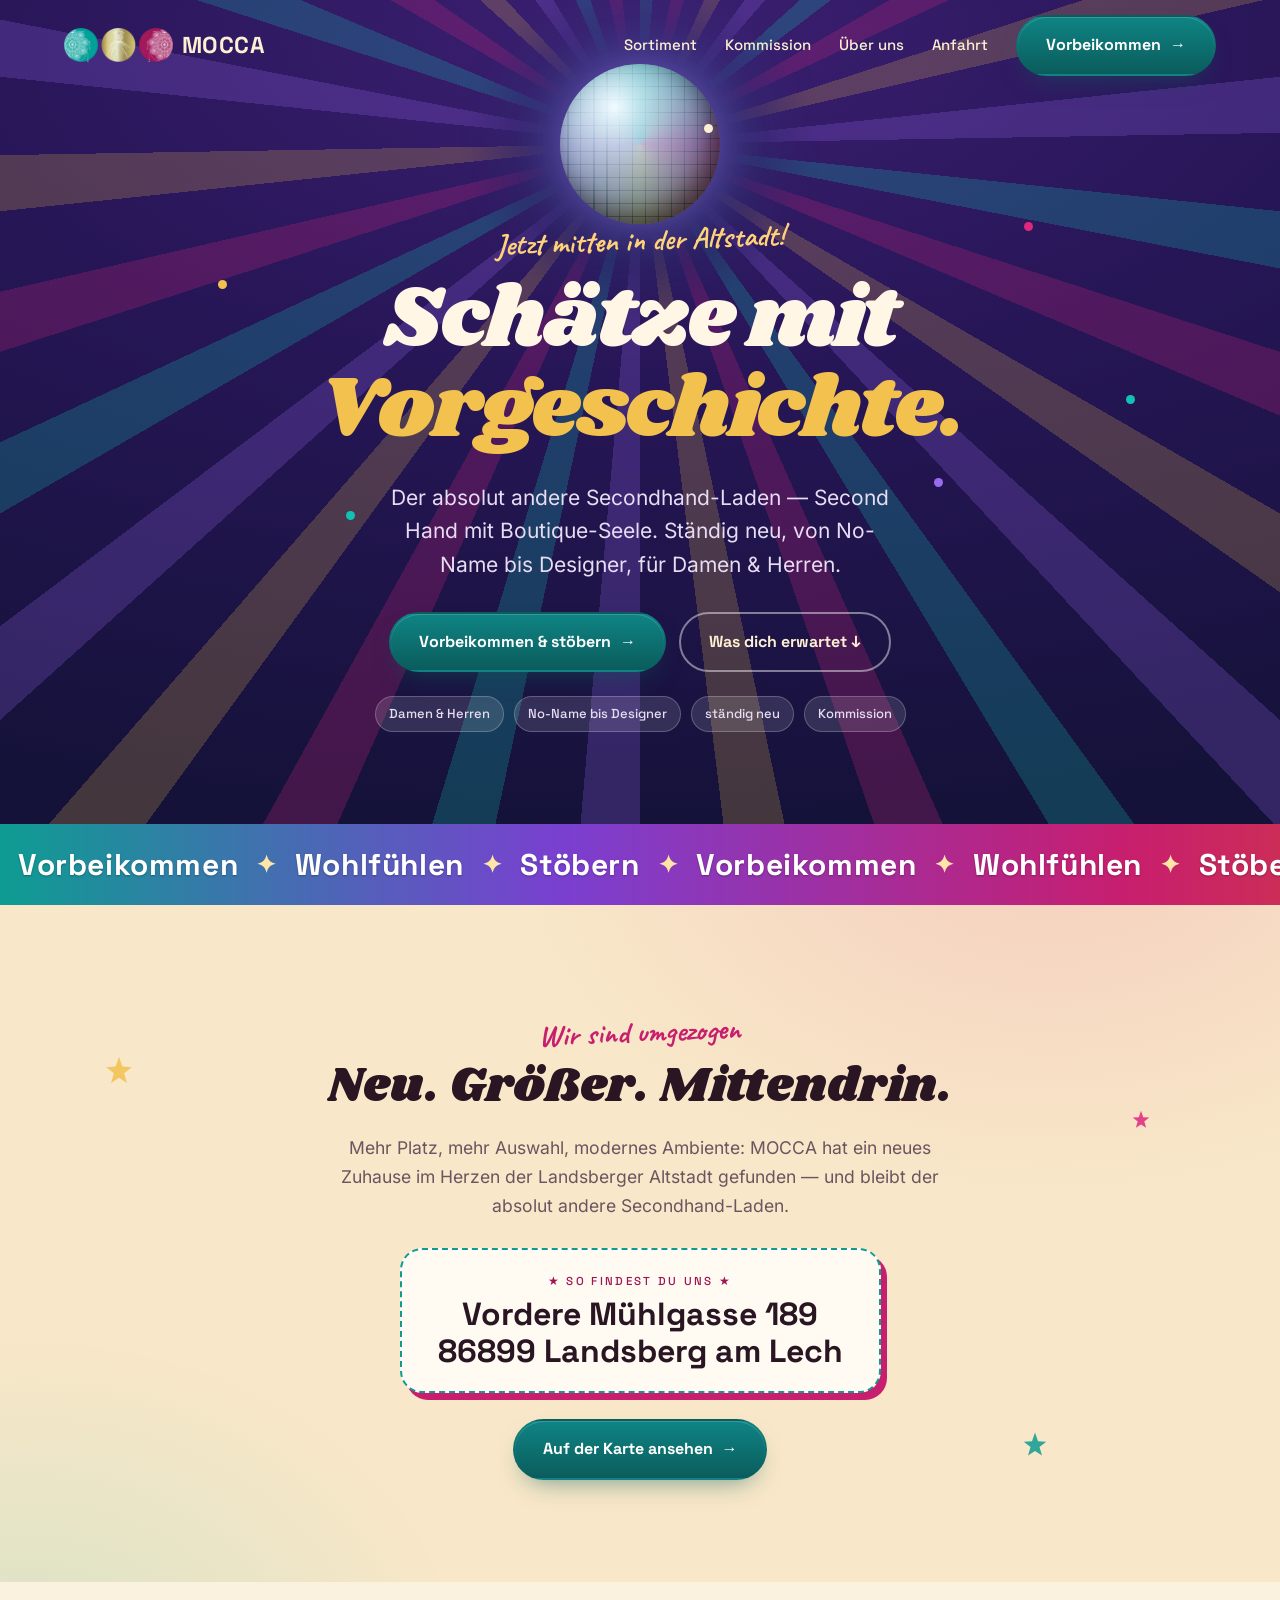
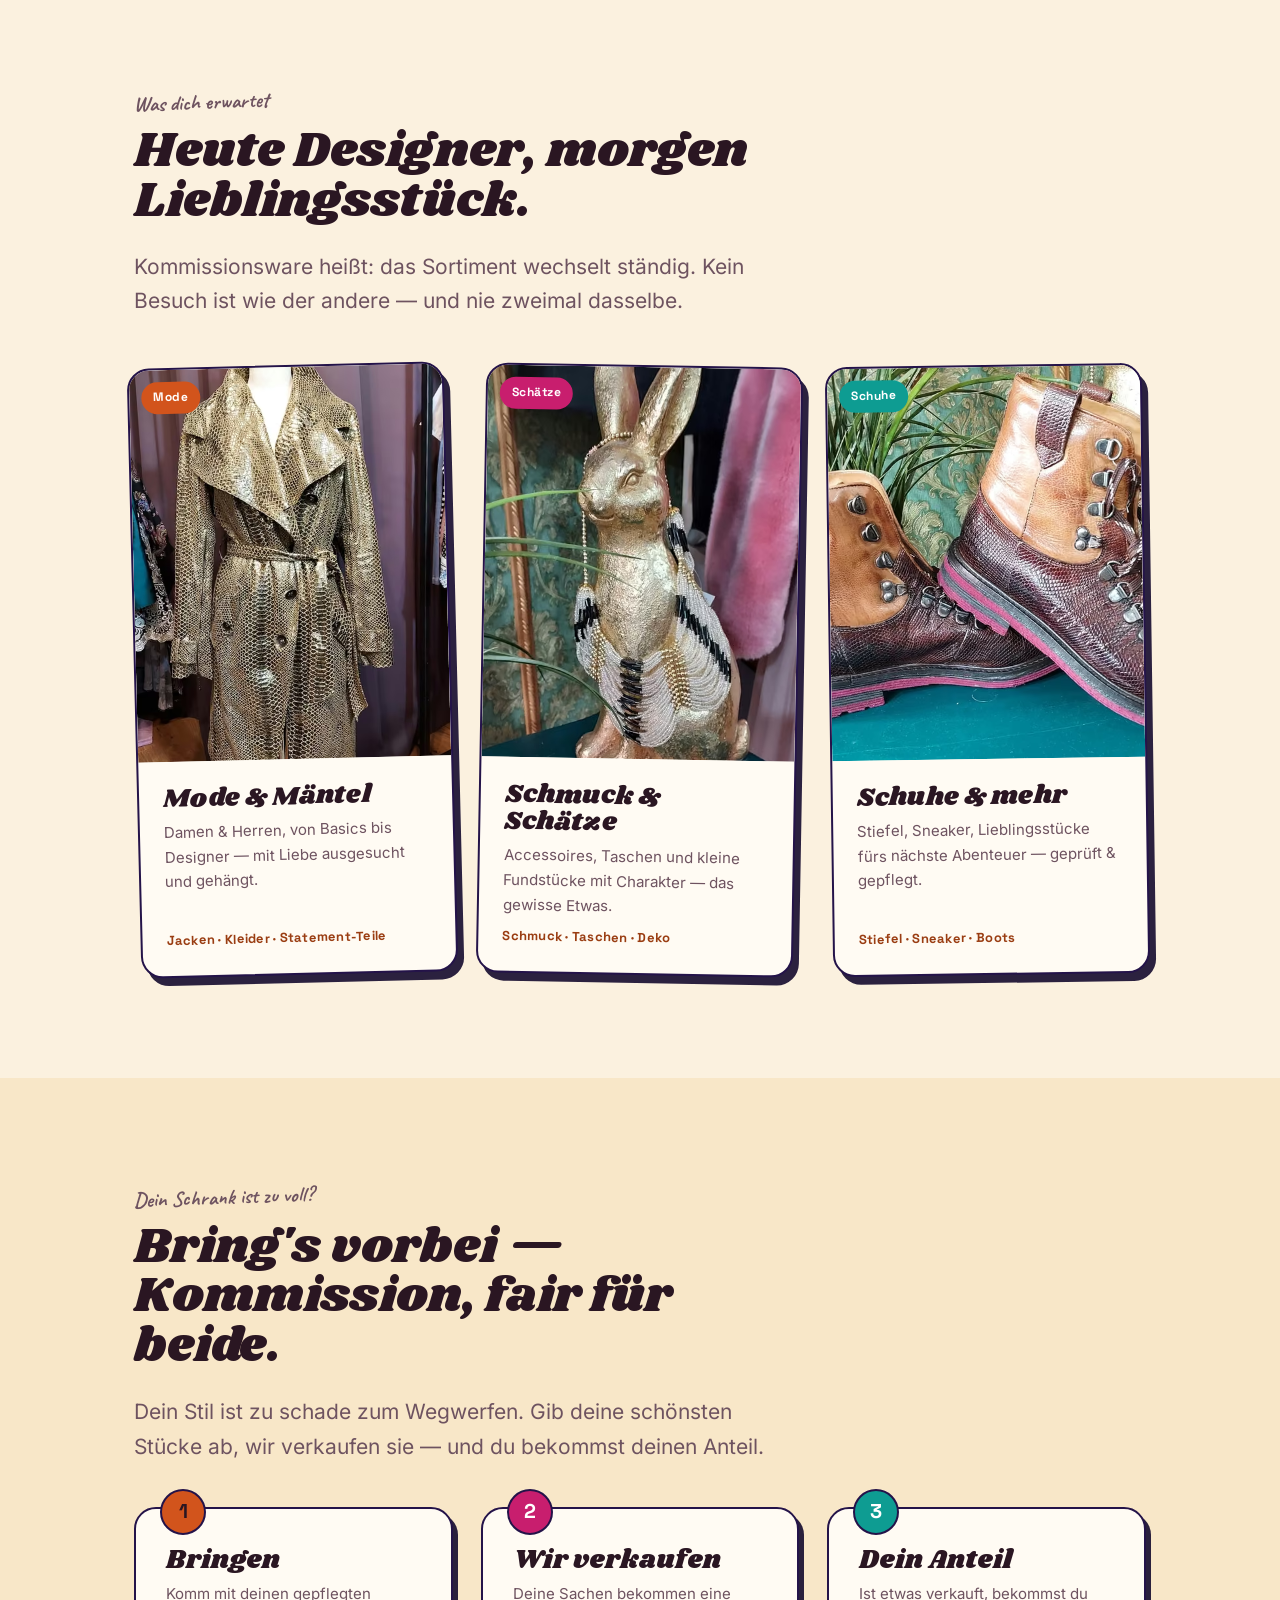
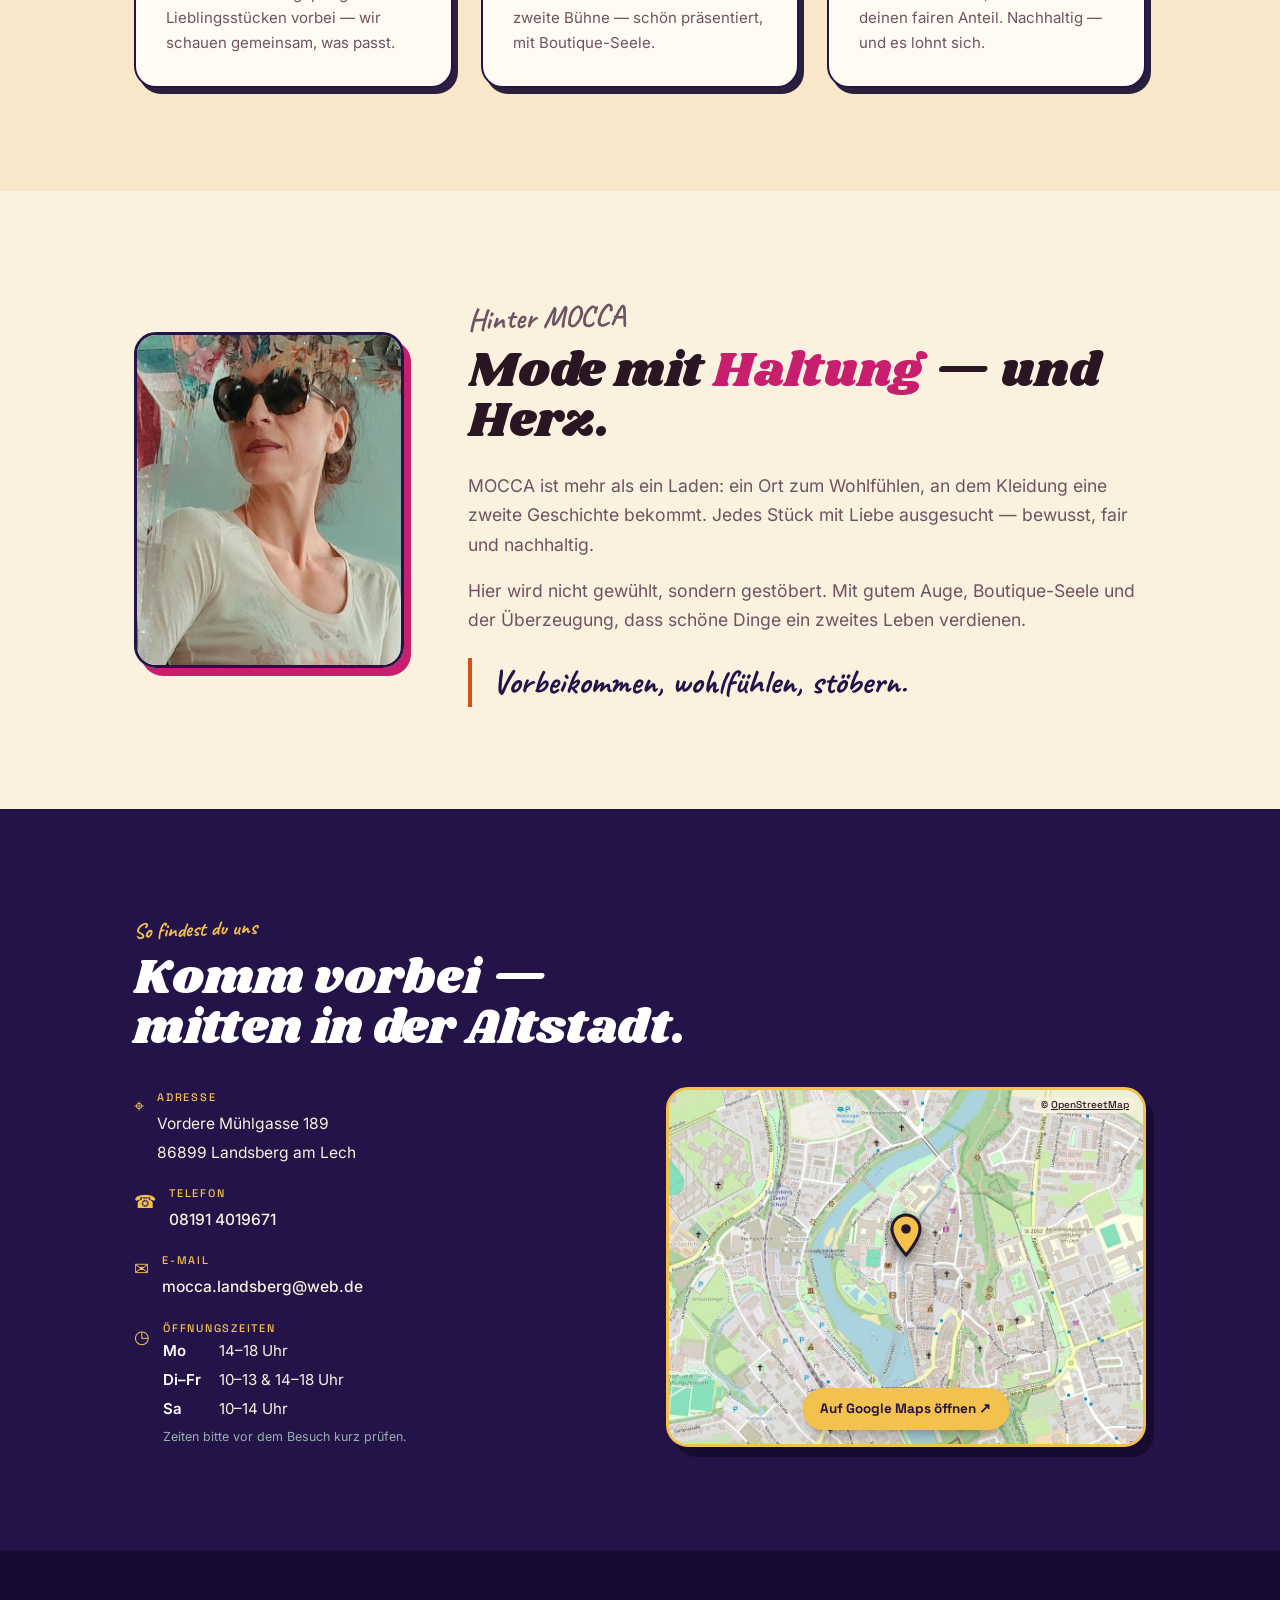
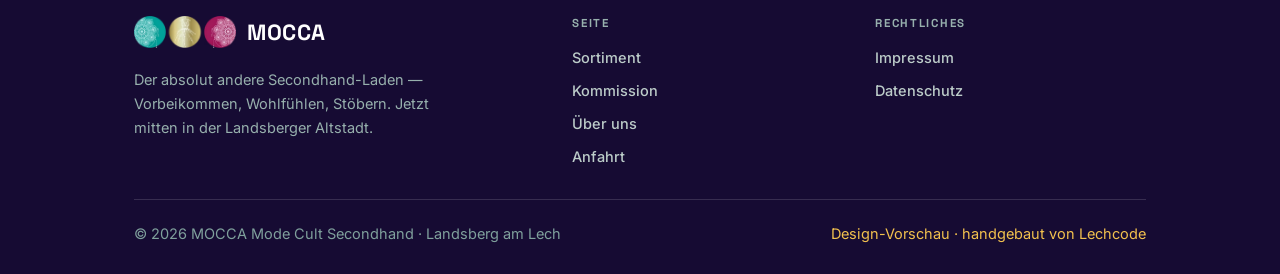
==== commit f3d02b02: "v4-Korrekturen: Navi-Schrift hell (lesbar über Disco-Hero), Marquee = buntes Lichtband, Umzug-Sektio" ====
--- a/v4.html
+++ b/v4.html
@@ -87,13 +87,13 @@
 .nav.scrolled .burger span{background:var(--creme)}
 .brand{display:flex;align-items:center;gap:9px}
 .brand .logo{height:34px;width:auto;display:block}
-.brand b{font-family:var(--display);font-weight:700;font-size:23px;letter-spacing:.02em;color:var(--ink)}
+.brand b{font-family:var(--display);font-weight:700;font-size:23px;letter-spacing:.02em;color:#FCEFD2}
 .navlinks{display:flex;align-items:center;gap:28px}
-.navlinks a:not(.btn){font-family:var(--display);font-size:15px;font-weight:500;color:var(--ink)}
-.navlinks a:not(.btn):hover{text-decoration:none;color:var(--terra-deep)}
+.navlinks a:not(.btn){font-family:var(--display);font-size:15px;font-weight:500;color:#FCEFD2}
+.navlinks a:not(.btn):hover{text-decoration:none;color:var(--gold)}
 .nav.scrolled .navlinks a:not(.btn):hover{color:var(--gold)}
 .burger{display:none;width:46px;height:46px;border:2px solid var(--line-strong);border-radius:12px;background:none;cursor:pointer;flex-direction:column;justify-content:center;gap:5px}
-.burger span{height:2px;width:20px;background:var(--ink);margin-inline:auto;transition:.3s}
+.burger span{height:2px;width:20px;background:#FCEFD2;margin-inline:auto;transition:.3s}
 .menu-open .burger span:nth-child(1){transform:translateY(7px) rotate(45deg)}
 .menu-open .burger span:nth-child(2){opacity:0}
 .menu-open .burger span:nth-child(3){transform:translateY(-7px) rotate(-45deg)}
@@ -135,24 +135,24 @@
 .wave{display:block;width:100%;height:auto}
 
 /* MARQUEE */
-.marquee{background:var(--aubergine);color:var(--creme);overflow:hidden;padding:16px 0;border-block:0}
+.marquee{background:linear-gradient(90deg,#0E9C92,#7A3FD0,#C81E6E,#D2541C,#7A3FD0,#0E9C92);background-size:220% 100%;color:#fff;overflow:hidden;padding:16px 0;border-block:0;animation:hue 16s linear infinite}
 .marquee .track{display:flex;width:max-content;animation:slide 26s linear infinite}
 .marquee .grp{display:inline-flex;align-items:center;font-family:var(--display);font-weight:700;font-size:clamp(19px,2.6vw,30px);letter-spacing:.02em;white-space:nowrap}
-.marquee .grp b{padding:0 18px;color:var(--creme);font-weight:700}
-.marquee .grp .st{color:var(--gold);font-size:.8em}
-@keyframes slide{to{transform:translateX(-50%)}}
+.marquee .grp b{padding:0 18px;color:#fff;font-weight:700;text-shadow:0 1px 2px rgba(0,0,0,.28)}
+.marquee .grp .st{color:#FFE6A6;font-size:.8em}
+@keyframes slide{to{transform:translateX(-50%)}}@keyframes hue{to{background-position:220% 0}}
 
 /* UMZUG */
-.umzug{background:radial-gradient(70vmax 50vmax at 80% -10%,rgba(224,39,126,.34),transparent 60%),radial-gradient(60vmax 50vmax at 5% 120%,rgba(17,194,180,.32),transparent 60%),var(--aubergine);color:var(--creme);text-align:center;overflow:hidden}
+.umzug{background:radial-gradient(70vmax 48vmax at 82% -12%,rgba(224,39,126,.13),transparent 60%),radial-gradient(58vmax 46vmax at 2% 116%,rgba(17,194,180,.14),transparent 60%),var(--creme2);color:var(--ink);text-align:center;overflow:hidden}
 .umzug .wrap{position:relative;z-index:1;max-width:780px}
-.umzug .eyebrow{color:var(--gold)}
-.umzug h2{color:#fff;font-size:var(--h2);margin:.12em 0 .4em}
-.umzug p{margin-inline:auto;color:#E9D8E0}
+.umzug .eyebrow{color:var(--magenta)}
+.umzug h2{color:var(--ink);font-size:var(--h2);margin:.12em 0 .4em}
+.umzug p{margin-inline:auto;color:var(--ink-soft)}
 .umzug .star{position:absolute;pointer-events:none;opacity:.85;z-index:0}
-.adresskarte{margin:28px auto 0;display:inline-flex;flex-direction:column;gap:5px;background:rgba(255,255,255,.07);border:2px dashed rgba(228,177,76,.5);border-radius:var(--r-lg);padding:22px 36px}
-.adresskarte .k{font-family:var(--display);font-size:11.5px;letter-spacing:.2em;text-transform:uppercase;color:var(--gold)}
-.adresskarte .a{font-family:var(--display);font-weight:700;font-size:clamp(22px,3vw,32px);color:#fff;line-height:1.15}
-.umzug .btn-light{margin-top:26px}
+.adresskarte{margin:28px auto 0;display:inline-flex;flex-direction:column;gap:5px;background:var(--paper);border:2px dashed var(--petrol);box-shadow:6px 7px 0 var(--magenta);border-radius:var(--r-lg);padding:22px 36px}
+.adresskarte .k{font-family:var(--display);font-size:11.5px;letter-spacing:.2em;text-transform:uppercase;color:var(--magenta-deep)}
+.adresskarte .a{font-family:var(--display);font-weight:700;font-size:clamp(22px,3vw,32px);color:var(--ink);line-height:1.15}
+.umzug .btn-primary{margin-top:26px}
 
 /* SORTIMENT */
 .karten{display:grid;grid-template-columns:repeat(3,1fr);gap:clamp(18px,2.4vw,30px);margin-top:46px}
@@ -231,8 +231,8 @@
 /* REVEAL */
 .js .reveal{opacity:0;transform:translateY(20px);transition:opacity .7s var(--ease),transform .7s var(--ease)}
 .js .reveal.in{opacity:1;transform:none}
-@media (prefers-reduced-motion:reduce){.js .reveal{opacity:1!important;transform:none!important;transition:none}.disco-beams,.ball::after,.spark{animation:none!important}.marquee .track{animation:none!important}}
-.foto .reveal{opacity:1!important;transform:none!important}.foto .disco-beams,.foto .ball::after,.foto .spark{animation:none!important}.foto .marquee .track{animation:none!important}
+@media (prefers-reduced-motion:reduce){.js .reveal{opacity:1!important;transform:none!important;transition:none}.disco-beams,.ball::after,.spark,.marquee{animation:none!important}.marquee .track{animation:none!important}}
+.foto .reveal{opacity:1!important;transform:none!important}.foto .disco-beams,.foto .ball::after,.foto .spark,.foto .marquee{animation:none!important}.foto .marquee .track{animation:none!important}
 
 @media (max-width:900px){
   .navlinks{position:fixed;inset:0;background:var(--aubergine);flex-direction:column;justify-content:center;gap:26px;transform:translateX(100%);transition:transform .4s var(--ease);z-index:40}
@@ -307,7 +307,7 @@
       <span class="k">★ So findest du uns ★</span>
       <span class="a">Vordere Mühlgasse 189<br>86899 Landsberg am Lech</span>
     </div>
-    <div><a class="btn btn-light" href="#anfahrt">Auf der Karte ansehen <span class="ar">→</span></a></div>
+    <div><a class="btn btn-primary" href="#anfahrt">Auf der Karte ansehen <span class="ar">→</span></a></div>
   </div>
 </section>
 
